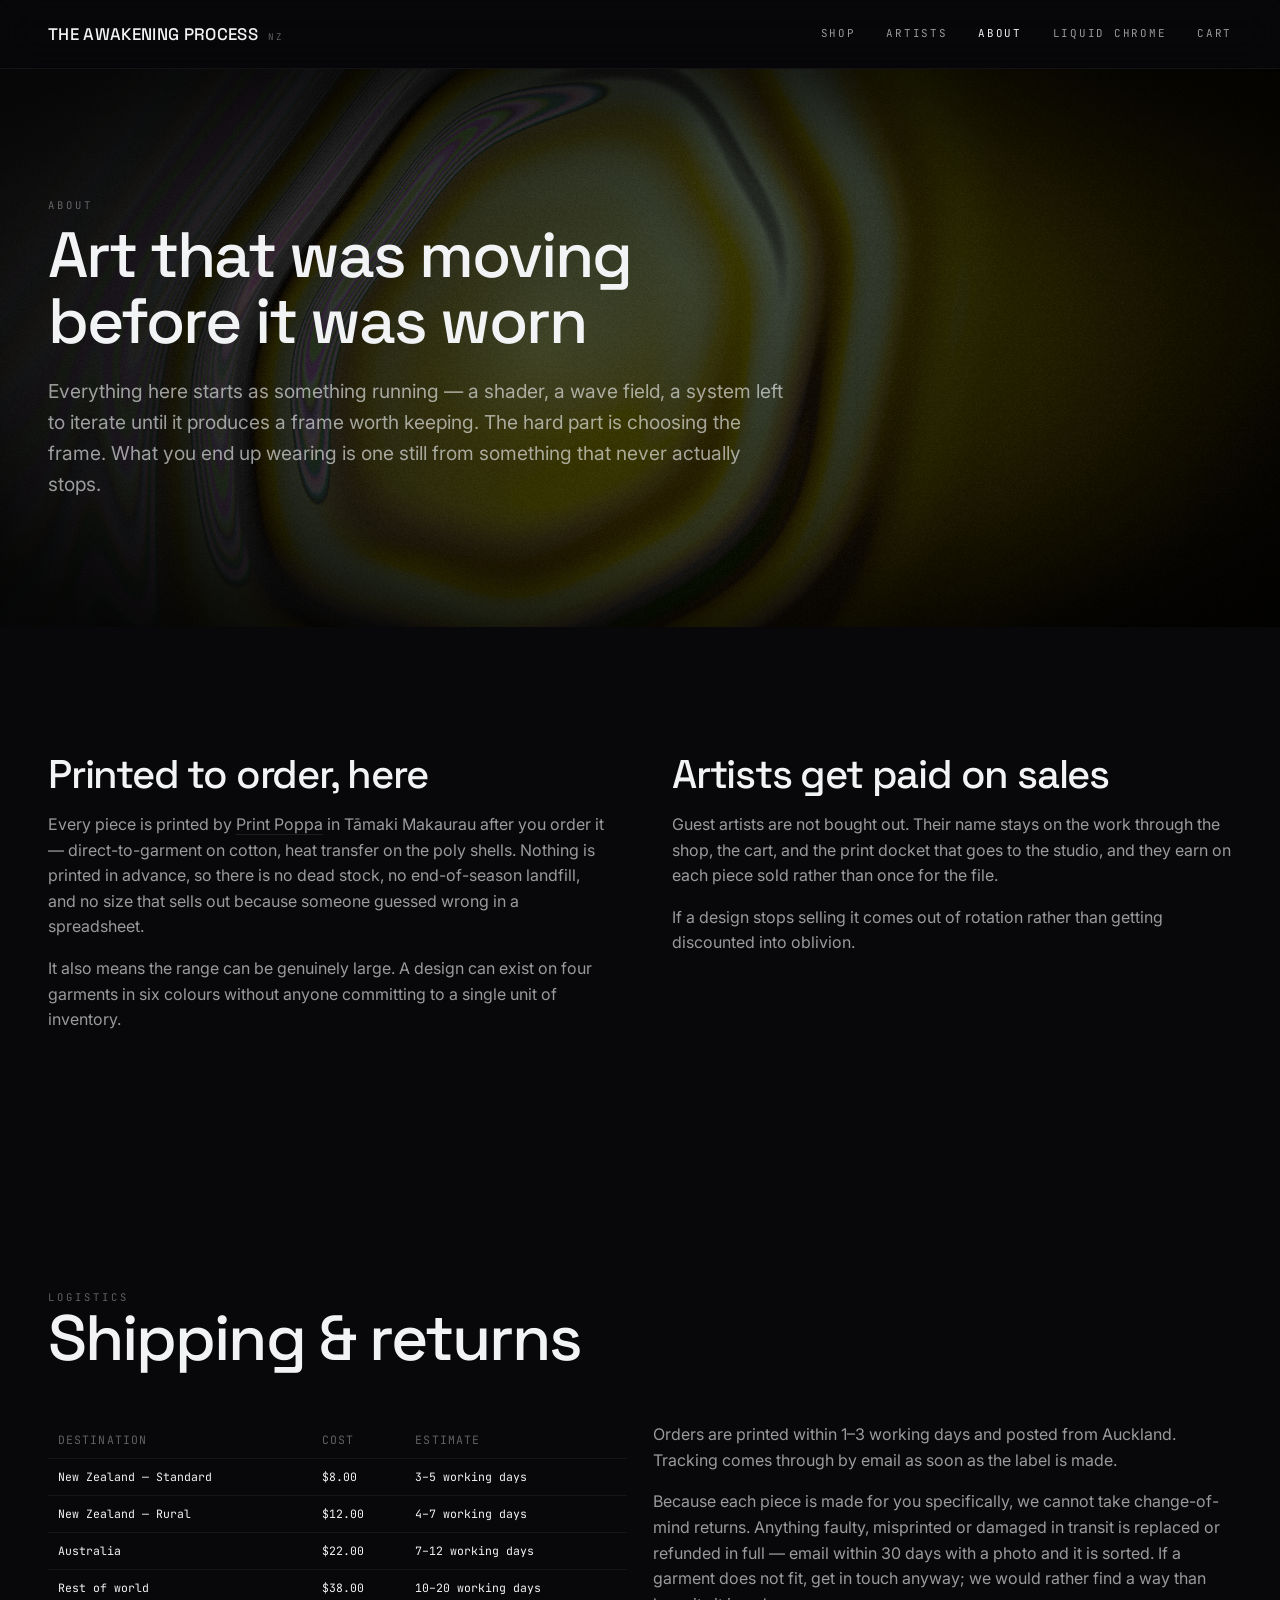
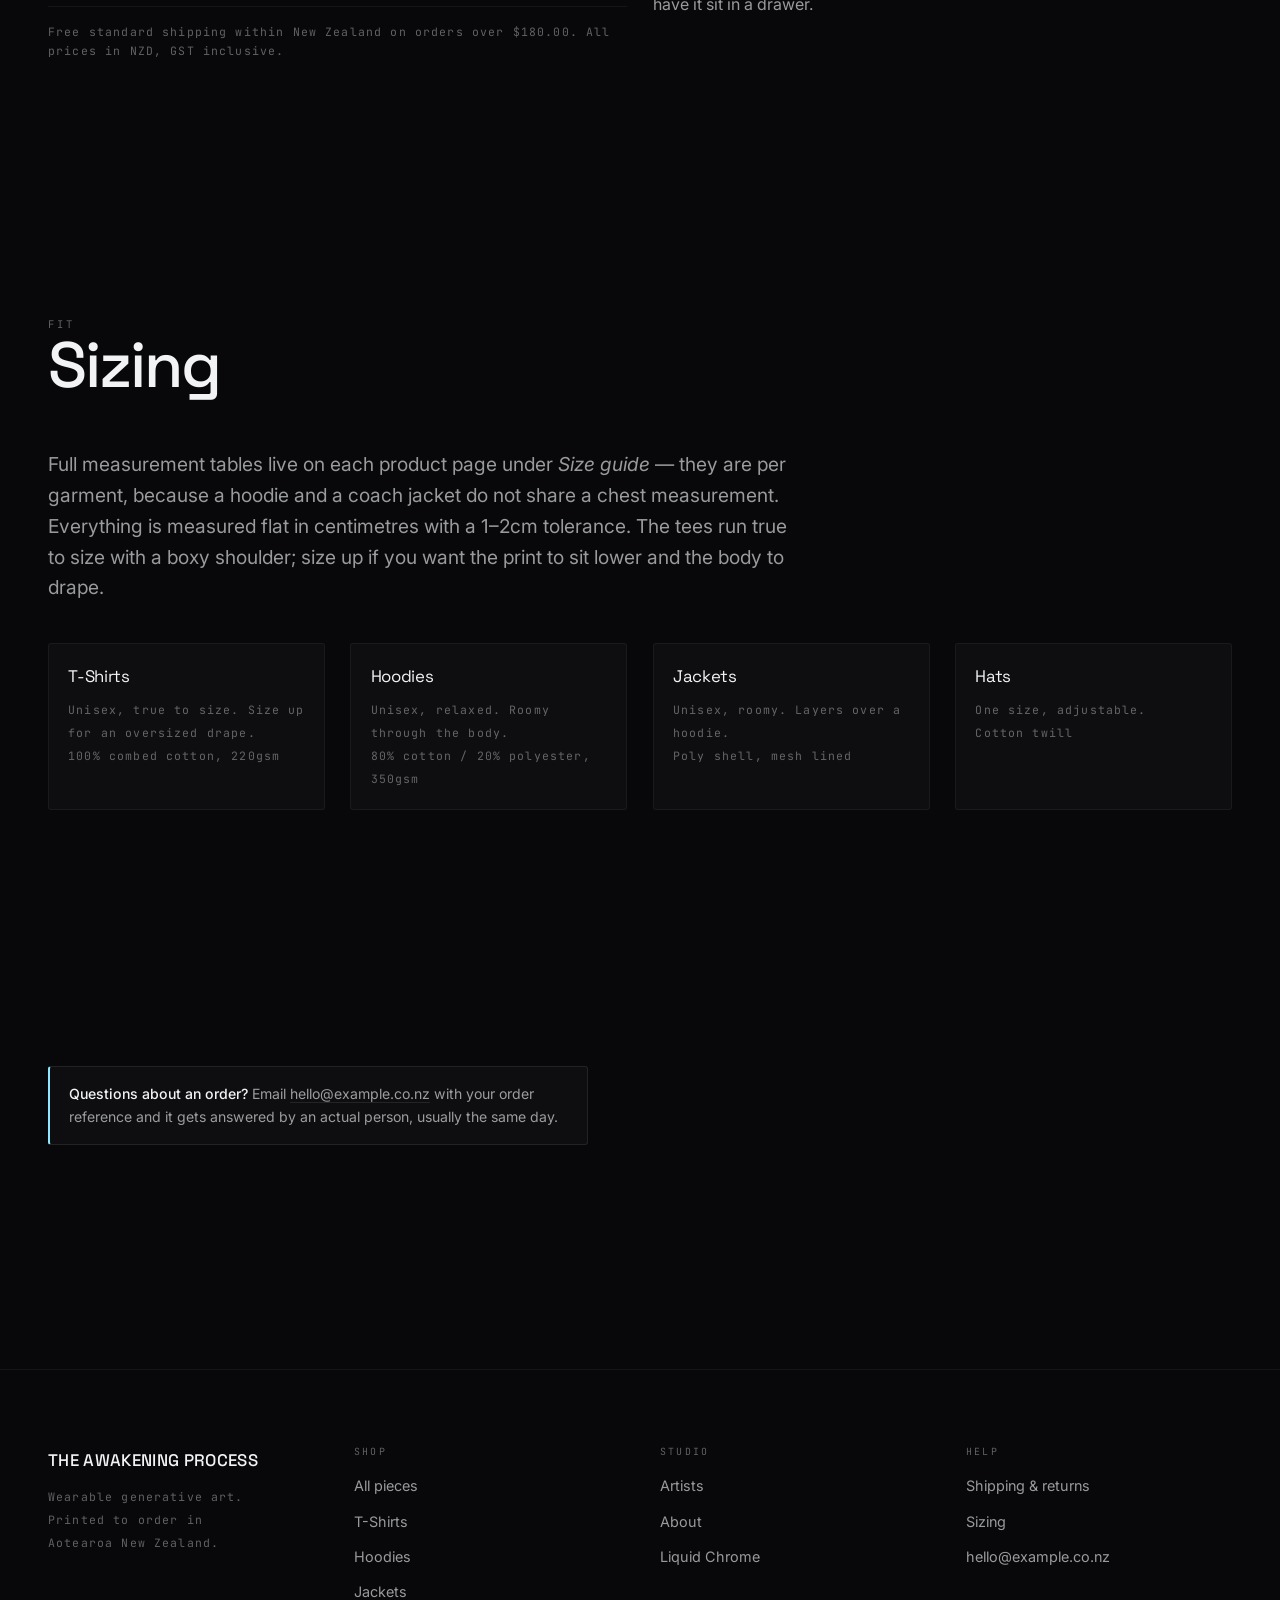
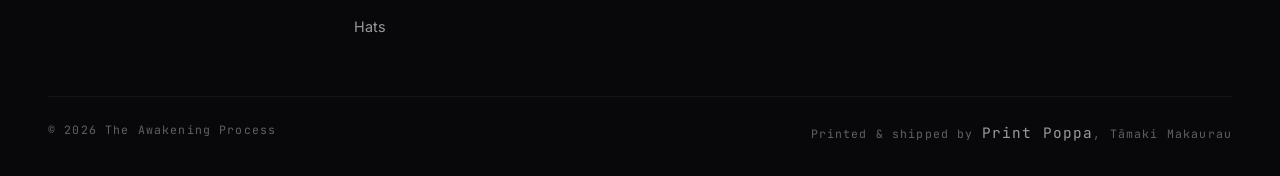
==== about.html @ 751644da "Build print-on-demand storefront around the Liquid Chrome artwork Adds a full static storefront for " ====
<!doctype html>
<html lang="en-NZ">
<head>
<meta charset="utf-8">
<meta name="viewport" content="width=device-width, initial-scale=1">
<title>About — The Awakening Process</title>
<meta name="description" content="How the studio works: printed to order in Tāmaki Makaurau by Print Poppa, shipped New Zealand wide, artists paid per sale.">
<link rel="preconnect" href="https://fonts.googleapis.com">
<link rel="preconnect" href="https://fonts.gstatic.com" crossorigin>
<link href="https://fonts.googleapis.com/css2?family=Space+Grotesk:wght@400;500;600&family=Inter:wght@300;400;500&family=JetBrains+Mono:wght@400;500&display=swap" rel="stylesheet">
<link rel="stylesheet" href="assets/css/site.css">
</head>
<body data-page="about" data-base="">

<header data-site-header></header>

<main>

  <section class="section" data-liquid-chrome="quiet">
    <div class="wrap">
      <p class="eyebrow">About</p>
      <h1 class="h1" style="margin:.6rem 0 1.4rem;max-width:16ch">Art that was moving before it was worn</h1>
      <p class="lede">Everything here starts as something running — a shader, a wave field, a system
        left to iterate until it produces a frame worth keeping. The hard part is choosing the frame.
        What you end up wearing is one still from something that never actually stops.</p>
    </div>
  </section>

  <section class="section wrap">
    <div class="grid grid--2" style="gap:clamp(2rem,5vw,4rem)">
      <div data-reveal>
        <h2 class="h2">Printed to order, here</h2>
        <p class="lede" style="font-size:1rem;margin-top:1rem">Every piece is printed by
          <a href="https://www.printpoppa.co.nz/" target="_blank" rel="noopener"
             style="border-bottom:1px solid var(--line)">Print Poppa</a> in Tāmaki Makaurau after you
          order it — direct-to-garment on cotton, heat transfer on the poly shells. Nothing is
          printed in advance, so there is no dead stock, no end-of-season landfill, and no size that
          sells out because someone guessed wrong in a spreadsheet.</p>
        <p class="lede" style="font-size:1rem;margin-top:1rem">It also means the range can be
          genuinely large. A design can exist on four garments in six colours without anyone
          committing to a single unit of inventory.</p>
      </div>
      <div data-reveal>
        <h2 class="h2">Artists get paid on sales</h2>
        <p class="lede" style="font-size:1rem;margin-top:1rem">Guest artists are not bought out. Their
          name stays on the work through the shop, the cart, and the print docket that goes to the
          studio, and they earn on each piece sold rather than once for the file.</p>
        <p class="lede" style="font-size:1rem;margin-top:1rem">If a design stops selling it comes out
          of rotation rather than getting discounted into oblivion.</p>
      </div>
    </div>
  </section>

  <section class="section wrap" id="shipping">
    <div class="section-head" data-reveal>
      <div><p class="eyebrow">Logistics</p><h2 class="h1">Shipping &amp; returns</h2></div>
    </div>
    <div class="grid grid--2">
      <div data-reveal>
        <table class="size-table" data-shipping-table>
          <thead><tr><th>Destination</th><th>Cost</th><th>Estimate</th></tr></thead>
          <tbody><tr><td colspan="3">Loading&hellip;</td></tr></tbody>
        </table>
        <p class="meta" style="margin-top:1rem" data-free-note></p>
      </div>
      <div data-reveal>
        <p class="lede" style="font-size:1rem">Orders are printed within 1&ndash;3 working days and
          posted from Auckland. Tracking comes through by email as soon as the label is made.</p>
        <p class="lede" style="font-size:1rem;margin-top:1rem">Because each piece is made for you
          specifically, we cannot take change-of-mind returns. Anything faulty, misprinted or
          damaged in transit is replaced or refunded in full — email within 30 days with a photo and
          it is sorted. If a garment does not fit, get in touch anyway; we would rather find a way
          than have it sit in a drawer.</p>
      </div>
    </div>
  </section>

  <section class="section wrap" id="sizing">
    <div class="section-head" data-reveal>
      <div><p class="eyebrow">Fit</p><h2 class="h1">Sizing</h2></div>
    </div>
    <p class="lede" data-reveal>Full measurement tables live on each product page under
      <em>Size guide</em> — they are per garment, because a hoodie and a coach jacket do not share a
      chest measurement. Everything is measured flat in centimetres with a 1&ndash;2cm tolerance.
      The tees run true to size with a boxy shoulder; size up if you want the print to sit lower and
      the body to drape.</p>
    <div class="grid grid--4" style="margin-top:2.5rem" data-fit-grid></div>
  </section>

  <section class="section wrap">
    <div class="notice" style="max-width:60ch">
      <strong>Questions about an order?</strong> Email
      <a href="mailto:hello@example.co.nz" style="border-bottom:1px solid var(--line)">hello@example.co.nz</a>
      with your order reference and it gets answered by an actual person, usually the same day.
    </div>
  </section>

</main>

<footer data-site-footer></footer>

<script src="assets/js/liquid-chrome-shader.js"></script>
<script src="assets/js/config.js"></script>
<script src="assets/js/store.js"></script>
<script src="assets/js/liquid-chrome-bg.js"></script>
<script src="assets/js/page-about.js"></script>
</body>
</html>
---- assets/css/site.css ----
/* ==========================================================================
   The Awakening Process — design system
   Dark, chrome, gallery-first. The artwork is the only saturated colour on
   the page; everything structural is a grey or a hairline.
   ========================================================================== */

/* --- Tokens ------------------------------------------------------------- */
:root {
  /* Surfaces, darkest to lightest */
  --void:      #000000;
  --bg:        #08080a;
  --bg-raised: #0e0e11;
  --bg-panel:  #131317;
  --line:      rgba(255, 255, 255, 0.09);
  --line-soft: rgba(255, 255, 255, 0.05);
  --line-hard: rgba(255, 255, 255, 0.2);

  /* Ink */
  --ink:       #f2f3f5;
  --ink-dim:   rgba(242, 243, 245, 0.62);
  --ink-faint: rgba(242, 243, 245, 0.38);

  /* Chrome accents — sampled from the shader's holographic ramp */
  --chrome-1: #8fe8ff;
  --chrome-2: #b9a6ff;
  --chrome-3: #ff9ecb;
  --chrome-4: #9cffd2;
  --chrome: linear-gradient(100deg, var(--chrome-1), var(--chrome-2) 38%, var(--chrome-3) 68%, var(--chrome-4));

  --ok:   #7ee0a8;
  --warn: #ffcf8b;
  --err:  #ff7a70;

  /* Type */
  --display: 'Space Grotesk', 'Helvetica Neue', Helvetica, Arial, sans-serif;
  --body:    'Inter', system-ui, -apple-system, 'Segoe UI', Roboto, sans-serif;
  --mono:    'JetBrains Mono', ui-monospace, 'SF Mono', 'Courier New', monospace;

  /* Rhythm */
  --gut: clamp(1.25rem, 4vw, 3rem);
  --max: 1420px;
  --rad: 3px;

  --ease: cubic-bezier(0.22, 0.61, 0.36, 1);
}

/* --- Reset -------------------------------------------------------------- */
*, *::before, *::after { box-sizing: border-box; margin: 0; padding: 0; }

html { -webkit-text-size-adjust: 100%; scroll-behavior: smooth; }
@media (prefers-reduced-motion: reduce) {
  html { scroll-behavior: auto; }
  *, *::before, *::after { animation-duration: 0.01ms !important; animation-iteration-count: 1 !important; transition-duration: 0.01ms !important; }
}

body {
  background: var(--bg);
  color: var(--ink);
  font-family: var(--body);
  font-size: 16px;
  line-height: 1.6;
  -webkit-font-smoothing: antialiased;
  overflow-x: hidden;
}

img, svg { display: block; max-width: 100%; }
a { color: inherit; text-decoration: none; }
button, input, select, textarea { font: inherit; color: inherit; }
:focus-visible { outline: 2px solid var(--chrome-1); outline-offset: 3px; }

/* --- Type scale --------------------------------------------------------- */
h1, h2, h3, h4 { font-family: var(--display); font-weight: 500; line-height: 1.02; letter-spacing: -0.03em; }

.display   { font-size: clamp(2.75rem, 11vw, 8.5rem); text-transform: uppercase; letter-spacing: -0.045em; }
.h1        { font-size: clamp(2rem, 5.5vw, 4rem); }
.h2        { font-size: clamp(1.5rem, 3.2vw, 2.5rem); }
.h3        { font-size: clamp(1.15rem, 2vw, 1.5rem); }

.eyebrow {
  font-family: var(--mono);
  font-size: 0.66rem;
  letter-spacing: 0.28em;
  text-transform: uppercase;
  color: var(--ink-faint);
}
.lede { font-size: clamp(1rem, 1.5vw, 1.2rem); color: var(--ink-dim); max-width: 62ch; }
.meta { font-family: var(--mono); font-size: 0.72rem; letter-spacing: 0.1em; color: var(--ink-faint); }

.chrome-text {
  background: var(--chrome);
  -webkit-background-clip: text;
  background-clip: text;
  color: transparent;
}

/* --- Layout ------------------------------------------------------------- */
.wrap { width: 100%; max-width: var(--max); margin-inline: auto; padding-inline: var(--gut); }
.section { padding-block: clamp(4rem, 10vw, 8.5rem); }
.section--tight { padding-block: clamp(2.5rem, 6vw, 4.5rem); }
.rule { height: 1px; background: var(--line-soft); border: 0; }

.section-head {
  display: flex; flex-wrap: wrap; align-items: flex-end; justify-content: space-between;
  gap: 1.5rem; margin-bottom: clamp(2rem, 4vw, 3.5rem);
}

/* --- Buttons ------------------------------------------------------------ */
.btn {
  display: inline-flex; align-items: center; justify-content: center; gap: 0.6em;
  font-family: var(--mono); font-size: 0.72rem; letter-spacing: 0.18em; text-transform: uppercase;
  padding: 1.05em 2em; border: 1px solid var(--line-hard); border-radius: var(--rad);
  background: transparent; color: var(--ink); cursor: pointer;
  transition: background 0.3s var(--ease), border-color 0.3s var(--ease), color 0.3s var(--ease), transform 0.2s var(--ease);
}
.btn:hover { background: var(--ink); color: var(--void); border-color: var(--ink); }
.btn:active { transform: translateY(1px); }
.btn[disabled] { opacity: 0.35; cursor: not-allowed; }
.btn[disabled]:hover { background: transparent; color: var(--ink); border-color: var(--line-hard); }

.btn--solid { background: var(--ink); color: var(--void); border-color: var(--ink); }
.btn--solid:hover { background: transparent; color: var(--ink); border-color: var(--ink); }
.btn--ghost { border-color: var(--line); color: var(--ink-dim); }
.btn--ghost:hover { color: var(--void); }
.btn--block { width: 100%; }
.btn--sm { padding: 0.75em 1.3em; font-size: 0.65rem; }

.link-arrow {
  font-family: var(--mono); font-size: 0.72rem; letter-spacing: 0.18em; text-transform: uppercase;
  color: var(--ink-dim); border-bottom: 1px solid var(--line); padding-bottom: 0.35em;
  transition: color 0.25s var(--ease), border-color 0.25s var(--ease);
}
.link-arrow:hover { color: var(--ink); border-color: var(--ink); }
.link-arrow::after { content: ' \2192'; }

/* --- Header ------------------------------------------------------------- */
.site-header {
  position: sticky; top: 0; z-index: 90;
  background: rgba(8, 8, 10, 0.72);
  backdrop-filter: blur(18px); -webkit-backdrop-filter: blur(18px);
  border-bottom: 1px solid var(--line-soft);
}
.site-header__inner {
  display: flex; align-items: center; justify-content: space-between; gap: 1.5rem;
  height: 68px;
}
.brand { display: flex; align-items: baseline; gap: 0.6rem; }
.brand__mark {
  font-family: var(--display); font-size: 1.05rem; font-weight: 500;
  letter-spacing: 0.02em; text-transform: uppercase;
}
.brand__sub { font-family: var(--mono); font-size: 0.58rem; letter-spacing: 0.24em; color: var(--ink-faint); text-transform: uppercase; }

.nav { display: flex; align-items: center; gap: clamp(1rem, 2.4vw, 2.2rem); }
.nav a {
  font-family: var(--mono); font-size: 0.68rem; letter-spacing: 0.16em; text-transform: uppercase;
  color: var(--ink-dim); transition: color 0.25s var(--ease);
}
.nav a:hover, .nav a[aria-current='page'] { color: var(--ink); }

.cart-btn { position: relative; }
.cart-btn__count {
  position: absolute; top: -7px; right: -12px; min-width: 17px; height: 17px;
  display: grid; place-items: center; padding-inline: 4px;
  background: var(--chrome-1); color: var(--void);
  font-family: var(--mono); font-size: 0.6rem; border-radius: 99px;
}
.cart-btn__count[hidden] { display: none; }

.nav-toggle { display: none; background: none; border: 0; cursor: pointer; padding: 0.5rem; }
.nav-toggle span { display: block; width: 20px; height: 1px; background: var(--ink); margin: 5px 0; transition: transform 0.3s var(--ease), opacity 0.3s var(--ease); }

@media (max-width: 860px) {
  .nav-toggle { display: block; }
  .nav {
    position: fixed; inset: 68px 0 auto 0; flex-direction: column; align-items: flex-start;
    gap: 0; padding: var(--gut);
    background: rgba(8, 8, 10, 0.97); backdrop-filter: blur(20px);
    border-bottom: 1px solid var(--line);
    transform: translateY(-120%); transition: transform 0.4s var(--ease);
  }
  .nav[data-open='true'] { transform: translateY(0); }
  .nav a { padding-block: 1rem; font-size: 0.85rem; width: 100%; border-bottom: 1px solid var(--line-soft); }
  .nav .cart-btn { border-bottom: 0; }
}

/* --- Liquid Chrome canvas host ------------------------------------------ */
[data-liquid-chrome] {
  position: relative;
  background: radial-gradient(120% 90% at 50% 30%, #1b2233 0%, #0b0c11 55%, #050506 100%);
  isolation: isolate;
}
.lc-canvas { position: absolute; inset: 0; width: 100%; height: 100%; z-index: 0; }
[data-liquid-chrome] > *:not(.lc-canvas) { position: relative; z-index: 1; }

/* --- Hero --------------------------------------------------------------- */
.hero { min-height: 92vh; min-height: 92svh; display: flex; align-items: flex-end; overflow: hidden; }
/* Two scrims: one pulls the hero down into the page, one darkens the side the
   copy sits on so the shader never wins against the type. */
.hero::after {
  content: ''; position: absolute; inset: 0; z-index: 0; pointer-events: none;
  background:
    linear-gradient(100deg, rgba(5,5,6,0.94) 0%, rgba(5,5,6,0.78) 30%, rgba(5,5,6,0.12) 62%, rgba(5,5,6,0.4) 100%),
    linear-gradient(180deg, rgba(5,5,6,0.6) 0%, rgba(5,5,6,0) 28%, rgba(5,5,6,0.4) 64%, var(--bg) 100%);
}
.hero__inner { width: 100%; padding-bottom: clamp(3rem, 8vw, 6rem); }
.hero__title { margin-block: 0.6rem 1.4rem; }
.hero__actions { display: flex; flex-wrap: wrap; gap: 0.85rem; margin-top: 2.2rem; }
.hero__scroll {
  position: absolute; bottom: 1.4rem; right: var(--gut); z-index: 2;
  writing-mode: vertical-rl; font-family: var(--mono); font-size: 0.6rem;
  letter-spacing: 0.3em; text-transform: uppercase; color: var(--ink-faint);
}

/* --- Marquee ------------------------------------------------------------ */
.marquee { overflow: hidden; border-block: 1px solid var(--line-soft); padding-block: 1rem; }
.marquee__track { display: flex; gap: 3rem; width: max-content; animation: slide 42s linear infinite; }
.marquee span { font-family: var(--mono); font-size: 0.7rem; letter-spacing: 0.24em; text-transform: uppercase; color: var(--ink-faint); white-space: nowrap; }
@keyframes slide { to { transform: translateX(-50%); } }
@media (prefers-reduced-motion: reduce) { .marquee__track { animation: none; } }

/* --- Cards -------------------------------------------------------------- */
.grid { display: grid; gap: clamp(1rem, 2vw, 1.6rem); }
.grid--3 { grid-template-columns: repeat(auto-fill, minmax(min(100%, 320px), 1fr)); }
.grid--4 { grid-template-columns: repeat(auto-fill, minmax(min(100%, 250px), 1fr)); }
.grid--2 { grid-template-columns: repeat(auto-fit, minmax(min(100%, 380px), 1fr)); }

.card { display: block; background: var(--bg-raised); border: 1px solid var(--line-soft); border-radius: var(--rad); overflow: hidden; transition: border-color 0.35s var(--ease), transform 0.35s var(--ease); }
.card:hover { border-color: var(--line-hard); transform: translateY(-3px); }
.card__media { position: relative; aspect-ratio: 4 / 5; overflow: hidden; background: var(--bg-panel); }
.card__media svg, .card__media img { width: 100%; height: 100%; object-fit: contain; transition: transform 0.6s var(--ease); }
.card:hover .card__media svg, .card:hover .card__media img { transform: scale(1.035); }
.card__body { padding: 1.1rem 1.15rem 1.3rem; display: flex; flex-direction: column; gap: 0.35rem; }
.card__title { font-family: var(--display); font-size: 1.05rem; letter-spacing: -0.02em; }
.card__row { display: flex; align-items: baseline; justify-content: space-between; gap: 1rem; }
.card__price { font-family: var(--mono); font-size: 0.8rem; }
.card__swatches { display: flex; gap: 5px; margin-top: 0.5rem; }
.card__swatch { width: 11px; height: 11px; border-radius: 50%; border: 1px solid var(--line-hard); }

.tag {
  display: inline-block; font-family: var(--mono); font-size: 0.58rem; letter-spacing: 0.18em;
  text-transform: uppercase; padding: 0.35em 0.7em; border: 1px solid var(--line);
  border-radius: 99px; color: var(--ink-faint);
}
.tag--live { color: var(--chrome-1); border-color: rgba(143, 232, 255, 0.35); }

/* --- Filter bar --------------------------------------------------------- */
.filters { display: flex; flex-wrap: wrap; gap: 0.5rem; align-items: center; }
.chip {
  font-family: var(--mono); font-size: 0.65rem; letter-spacing: 0.14em; text-transform: uppercase;
  padding: 0.6em 1.1em; border: 1px solid var(--line); border-radius: 99px;
  background: transparent; color: var(--ink-dim); cursor: pointer;
  transition: all 0.25s var(--ease);
}
.chip:hover { border-color: var(--line-hard); color: var(--ink); }
.chip[aria-pressed='true'] { background: var(--ink); color: var(--void); border-color: var(--ink); }

/* --- Product page ------------------------------------------------------- */
.product { display: grid; gap: clamp(2rem, 5vw, 4.5rem); align-items: start; }
@media (min-width: 960px) { .product { grid-template-columns: minmax(0, 1.15fr) minmax(340px, 0.85fr); } }

.product__stage {
  position: sticky; top: 88px;
  background: radial-gradient(85% 70% at 50% 38%, #191a20 0%, #0c0c0f 70%);
  border: 1px solid var(--line-soft); border-radius: var(--rad);
  padding: clamp(1rem, 3vw, 2.5rem);
  display: grid; place-items: center; aspect-ratio: 1 / 1;
}
@media (max-width: 959px) { .product__stage { position: static; aspect-ratio: 4 / 5; } }
.product__stage svg { width: 100%; height: 100%; }

.option { padding-block: 1.5rem; border-bottom: 1px solid var(--line-soft); }
.option__head { display: flex; align-items: baseline; justify-content: space-between; gap: 1rem; margin-bottom: 0.9rem; }
.option__value { font-family: var(--mono); font-size: 0.7rem; color: var(--ink-dim); }

.swatches { display: flex; flex-wrap: wrap; gap: 0.6rem; }
.swatch {
  width: 34px; height: 34px; border-radius: 50%; cursor: pointer; padding: 0; position: relative;
  border: 1px solid var(--line-hard); background: var(--c);
  transition: transform 0.2s var(--ease), box-shadow 0.2s var(--ease);
}
.swatch:hover { transform: scale(1.08); }
.swatch[aria-pressed='true'] { box-shadow: 0 0 0 2px var(--bg), 0 0 0 3px var(--ink); }

.sizes { display: flex; flex-wrap: wrap; gap: 0.5rem; }
.size {
  min-width: 52px; padding: 0.7em 0.9em; cursor: pointer;
  font-family: var(--mono); font-size: 0.7rem; letter-spacing: 0.08em;
  background: transparent; color: var(--ink-dim);
  border: 1px solid var(--line); border-radius: var(--rad);
  transition: all 0.2s var(--ease);
}
.size:hover { border-color: var(--line-hard); color: var(--ink); }
.size[aria-pressed='true'] { background: var(--ink); color: var(--void); border-color: var(--ink); }

.garment-picker { display: grid; grid-template-columns: repeat(auto-fit, minmax(120px, 1fr)); gap: 0.5rem; }
.garment-opt {
  text-align: left; padding: 0.85rem 0.95rem; cursor: pointer;
  background: transparent; border: 1px solid var(--line); border-radius: var(--rad);
  transition: all 0.25s var(--ease);
}
.garment-opt:hover { border-color: var(--line-hard); }
.garment-opt[aria-pressed='true'] { border-color: var(--ink); background: var(--bg-panel); }
.garment-opt strong { display: block; font-family: var(--display); font-size: 0.92rem; font-weight: 500; }
.garment-opt span { font-family: var(--mono); font-size: 0.66rem; color: var(--ink-faint); }

.qty { display: inline-flex; align-items: center; border: 1px solid var(--line); border-radius: var(--rad); }
.qty button { width: 38px; height: 38px; background: none; border: 0; cursor: pointer; color: var(--ink-dim); font-size: 1rem; }
.qty button:hover { color: var(--ink); }
.qty output { min-width: 38px; text-align: center; font-family: var(--mono); font-size: 0.8rem; }

/* --- Details / size guide ----------------------------------------------- */
details.spec { border-bottom: 1px solid var(--line-soft); }
details.spec summary {
  list-style: none; cursor: pointer; padding-block: 1.15rem;
  display: flex; justify-content: space-between; align-items: center;
  font-family: var(--mono); font-size: 0.7rem; letter-spacing: 0.16em; text-transform: uppercase; color: var(--ink-dim);
}
details.spec summary::-webkit-details-marker { display: none; }
details.spec summary::after { content: '+'; font-size: 1rem; }
details.spec[open] summary::after { content: '\2212'; }
details.spec .spec__body { padding-bottom: 1.4rem; color: var(--ink-dim); font-size: 0.92rem; }

table.size-table { width: 100%; border-collapse: collapse; font-family: var(--mono); font-size: 0.72rem; }
table.size-table th, table.size-table td { text-align: left; padding: 0.55rem 0.6rem; border-bottom: 1px solid var(--line-soft); }
table.size-table th { color: var(--ink-faint); font-weight: 400; letter-spacing: 0.1em; text-transform: uppercase; }

/* --- Forms -------------------------------------------------------------- */
.field { display: flex; flex-direction: column; gap: 0.45rem; margin-bottom: 1.1rem; }
.field label { font-family: var(--mono); font-size: 0.64rem; letter-spacing: 0.16em; text-transform: uppercase; color: var(--ink-faint); }
.field input, .field select, .field textarea {
  background: var(--bg-panel); border: 1px solid var(--line); border-radius: var(--rad);
  padding: 0.85rem 0.95rem; font-size: 0.95rem;
  transition: border-color 0.25s var(--ease);
}
.field input:focus, .field select:focus, .field textarea:focus { border-color: var(--line-hard); outline: none; }
.field input::placeholder, .field textarea::placeholder { color: var(--ink-faint); }
.field--error input, .field--error select { border-color: var(--err); }
.field__error { font-family: var(--mono); font-size: 0.64rem; color: var(--err); }
.field-row { display: grid; gap: 0 1rem; grid-template-columns: repeat(auto-fit, minmax(180px, 1fr)); }

/* --- Cart --------------------------------------------------------------- */
.cart-layout { display: grid; gap: clamp(2rem, 4vw, 3.5rem); align-items: start; }
@media (min-width: 900px) { .cart-layout { grid-template-columns: minmax(0, 1.5fr) minmax(300px, 0.85fr); } }

.line-item { display: grid; grid-template-columns: 92px 1fr auto; gap: 1.1rem; padding-block: 1.4rem; border-bottom: 1px solid var(--line-soft); align-items: start; }
.line-item__media { background: var(--bg-panel); border: 1px solid var(--line-soft); border-radius: var(--rad); aspect-ratio: 4/5; overflow: hidden; }
.line-item__media svg { width: 100%; height: 100%; }
.line-item__title { font-family: var(--display); font-size: 1rem; }
.line-item__opts { font-family: var(--mono); font-size: 0.68rem; color: var(--ink-faint); line-height: 1.9; }
.line-item__remove { background: none; border: 0; cursor: pointer; font-family: var(--mono); font-size: 0.62rem; letter-spacing: 0.14em; text-transform: uppercase; color: var(--ink-faint); padding: 0; }
.line-item__remove:hover { color: var(--err); }
@media (max-width: 560px) { .line-item { grid-template-columns: 68px 1fr; } .line-item__price { grid-column: 2; } }

.summary { background: var(--bg-raised); border: 1px solid var(--line-soft); border-radius: var(--rad); padding: clamp(1.3rem, 3vw, 2rem); position: sticky; top: 88px; }
.summary__row { display: flex; justify-content: space-between; gap: 1rem; padding-block: 0.55rem; font-family: var(--mono); font-size: 0.78rem; color: var(--ink-dim); }
.summary__row--total { border-top: 1px solid var(--line); margin-top: 0.7rem; padding-top: 1.1rem; color: var(--ink); font-size: 1rem; }

.empty-state { text-align: center; padding-block: clamp(3rem, 10vw, 7rem); }

/* --- Notices ------------------------------------------------------------ */
.notice {
  border: 1px solid var(--line); border-left: 2px solid var(--chrome-1);
  background: var(--bg-raised); border-radius: var(--rad);
  padding: 1rem 1.2rem; font-size: 0.88rem; color: var(--ink-dim);
}
.notice strong { color: var(--ink); font-weight: 500; }
.notice--warn { border-left-color: var(--warn); }
.notice--ok { border-left-color: var(--ok); }

/* --- Toast -------------------------------------------------------------- */
.toast {
  position: fixed; z-index: 200; left: 50%; bottom: 2rem; transform: translate(-50%, 140%);
  background: var(--ink); color: var(--void); border-radius: var(--rad);
  padding: 0.9rem 1.4rem; font-family: var(--mono); font-size: 0.68rem;
  letter-spacing: 0.14em; text-transform: uppercase;
  transition: transform 0.45s var(--ease); box-shadow: 0 10px 40px rgba(0,0,0,0.6);
}
.toast[data-show='true'] { transform: translate(-50%, 0); }

/* --- Artists ------------------------------------------------------------ */
.artist { display: grid; gap: 1.5rem; padding-block: clamp(2rem, 5vw, 3.5rem); border-bottom: 1px solid var(--line-soft); }
@media (min-width: 800px) { .artist { grid-template-columns: 280px 1fr; gap: 3rem; } }
.artist__works { display: grid; grid-template-columns: repeat(auto-fill, minmax(120px, 1fr)); gap: 0.7rem; margin-top: 1.4rem; }
.artist__work { background: var(--bg-panel); border: 1px solid var(--line-soft); border-radius: var(--rad); aspect-ratio: 4/5; overflow: hidden; }
.artist__work svg, .artist__work img { width: 100%; height: 100%; object-fit: contain; }

/* --- Steps -------------------------------------------------------------- */
.steps { counter-reset: step; display: grid; gap: 1px; background: var(--line-soft); border: 1px solid var(--line-soft); border-radius: var(--rad); overflow: hidden; }
@media (min-width: 760px) { .steps { grid-template-columns: repeat(3, 1fr); } }
.step { counter-increment: step; background: var(--bg); padding: clamp(1.4rem, 3vw, 2.2rem); }
.step::before {
  content: counter(step, decimal-leading-zero);
  display: block; font-family: var(--mono); font-size: 0.66rem; letter-spacing: 0.2em;
  color: var(--chrome-1); margin-bottom: 1rem;
}
.step h3 { margin-bottom: 0.5rem; }
.step p { color: var(--ink-dim); font-size: 0.92rem; }

/* --- Footer ------------------------------------------------------------- */
.site-footer { border-top: 1px solid var(--line-soft); padding-block: clamp(3rem, 6vw, 5rem) 2rem; margin-top: clamp(3rem, 8vw, 6rem); }
.site-footer__grid { display: grid; gap: 2.5rem; grid-template-columns: repeat(auto-fit, minmax(180px, 1fr)); }
.site-footer h4 { font-family: var(--mono); font-size: 0.62rem; letter-spacing: 0.22em; text-transform: uppercase; color: var(--ink-faint); margin-bottom: 1rem; font-weight: 400; }
.site-footer ul { list-style: none; display: grid; gap: 0.6rem; }
.site-footer a { color: var(--ink-dim); font-size: 0.9rem; transition: color 0.25s var(--ease); }
.site-footer a:hover { color: var(--ink); }
.site-footer__base { display: flex; flex-wrap: wrap; justify-content: space-between; gap: 1rem; margin-top: 3.5rem; padding-top: 1.5rem; border-top: 1px solid var(--line-soft); }

/* --- Reveal on scroll --------------------------------------------------- */
[data-reveal] { opacity: 0; transform: translateY(18px); transition: opacity 0.8s var(--ease), transform 0.8s var(--ease); }
[data-reveal].is-in { opacity: 1; transform: none; }
@media (prefers-reduced-motion: reduce) { [data-reveal] { opacity: 1; transform: none; } }

.visually-hidden {
  position: absolute; width: 1px; height: 1px; padding: 0; margin: -1px;
  overflow: hidden; clip: rect(0 0 0 0); white-space: nowrap; border: 0;
}
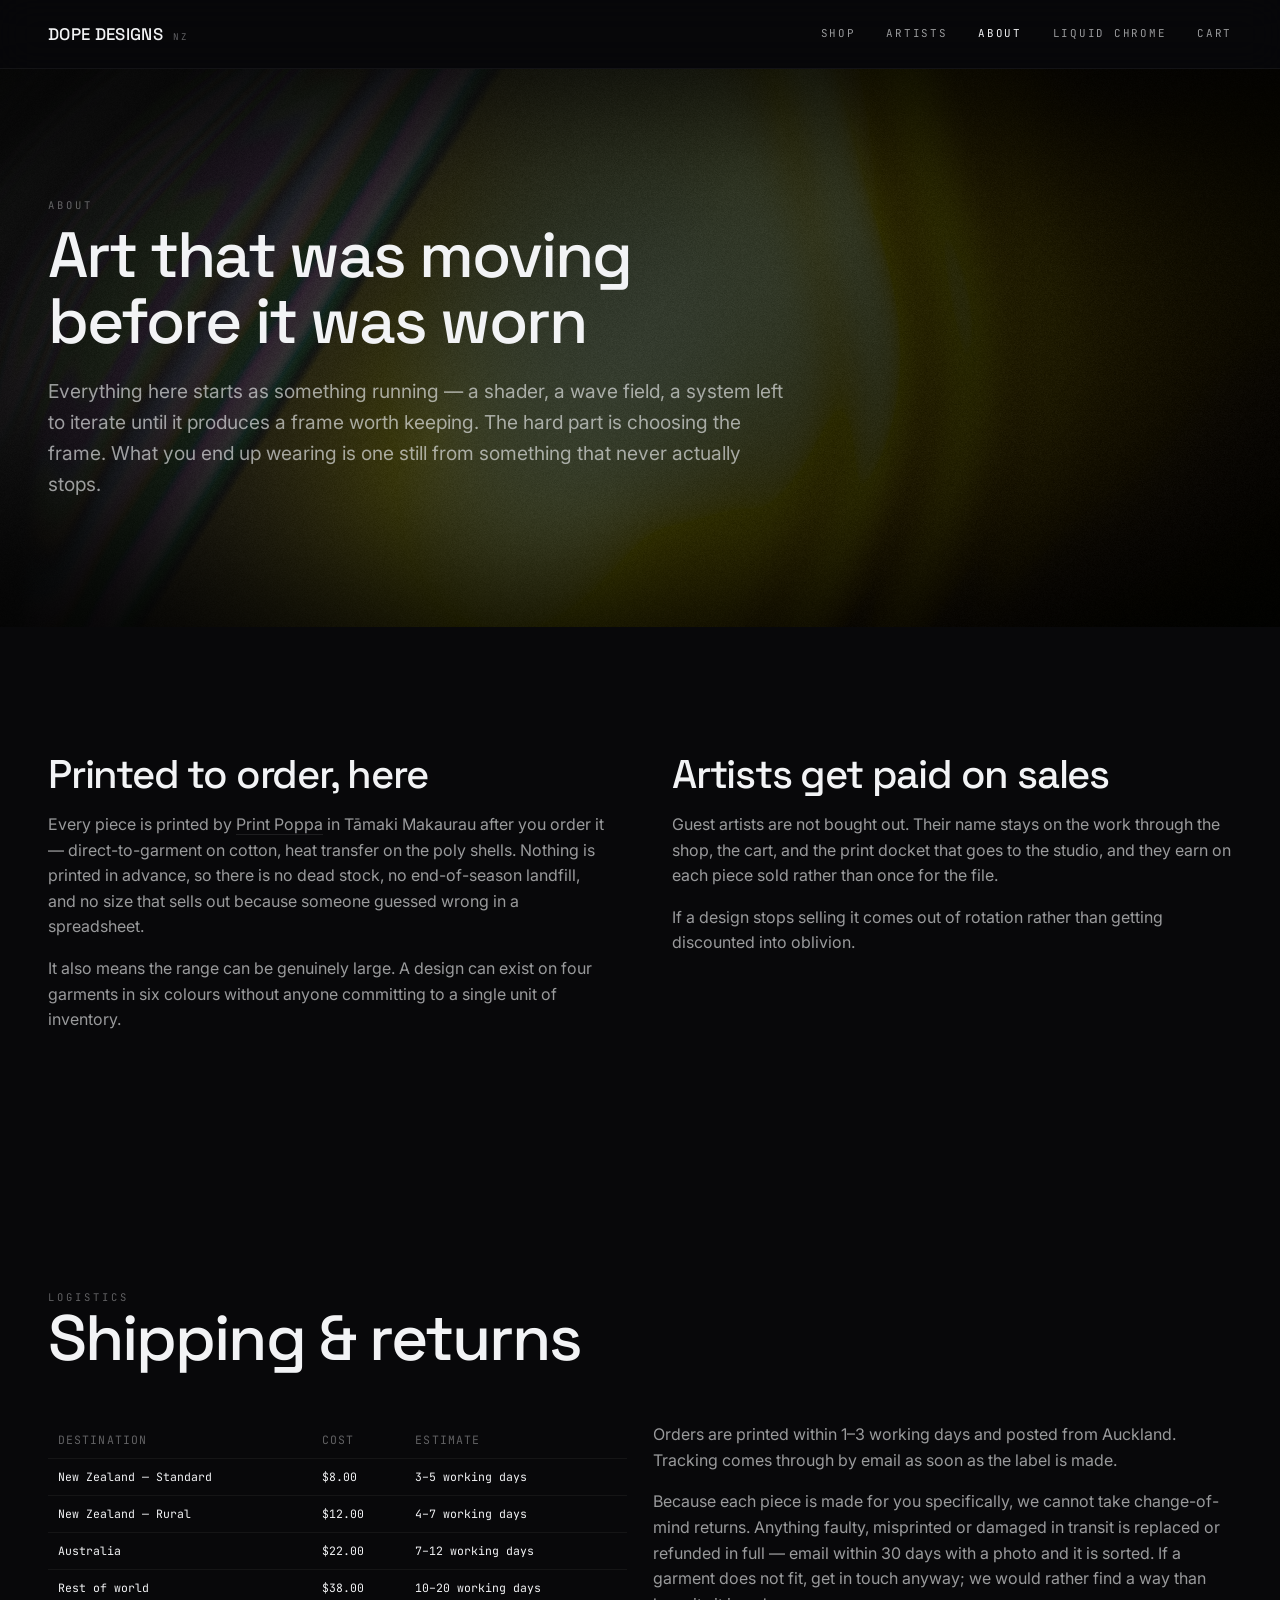
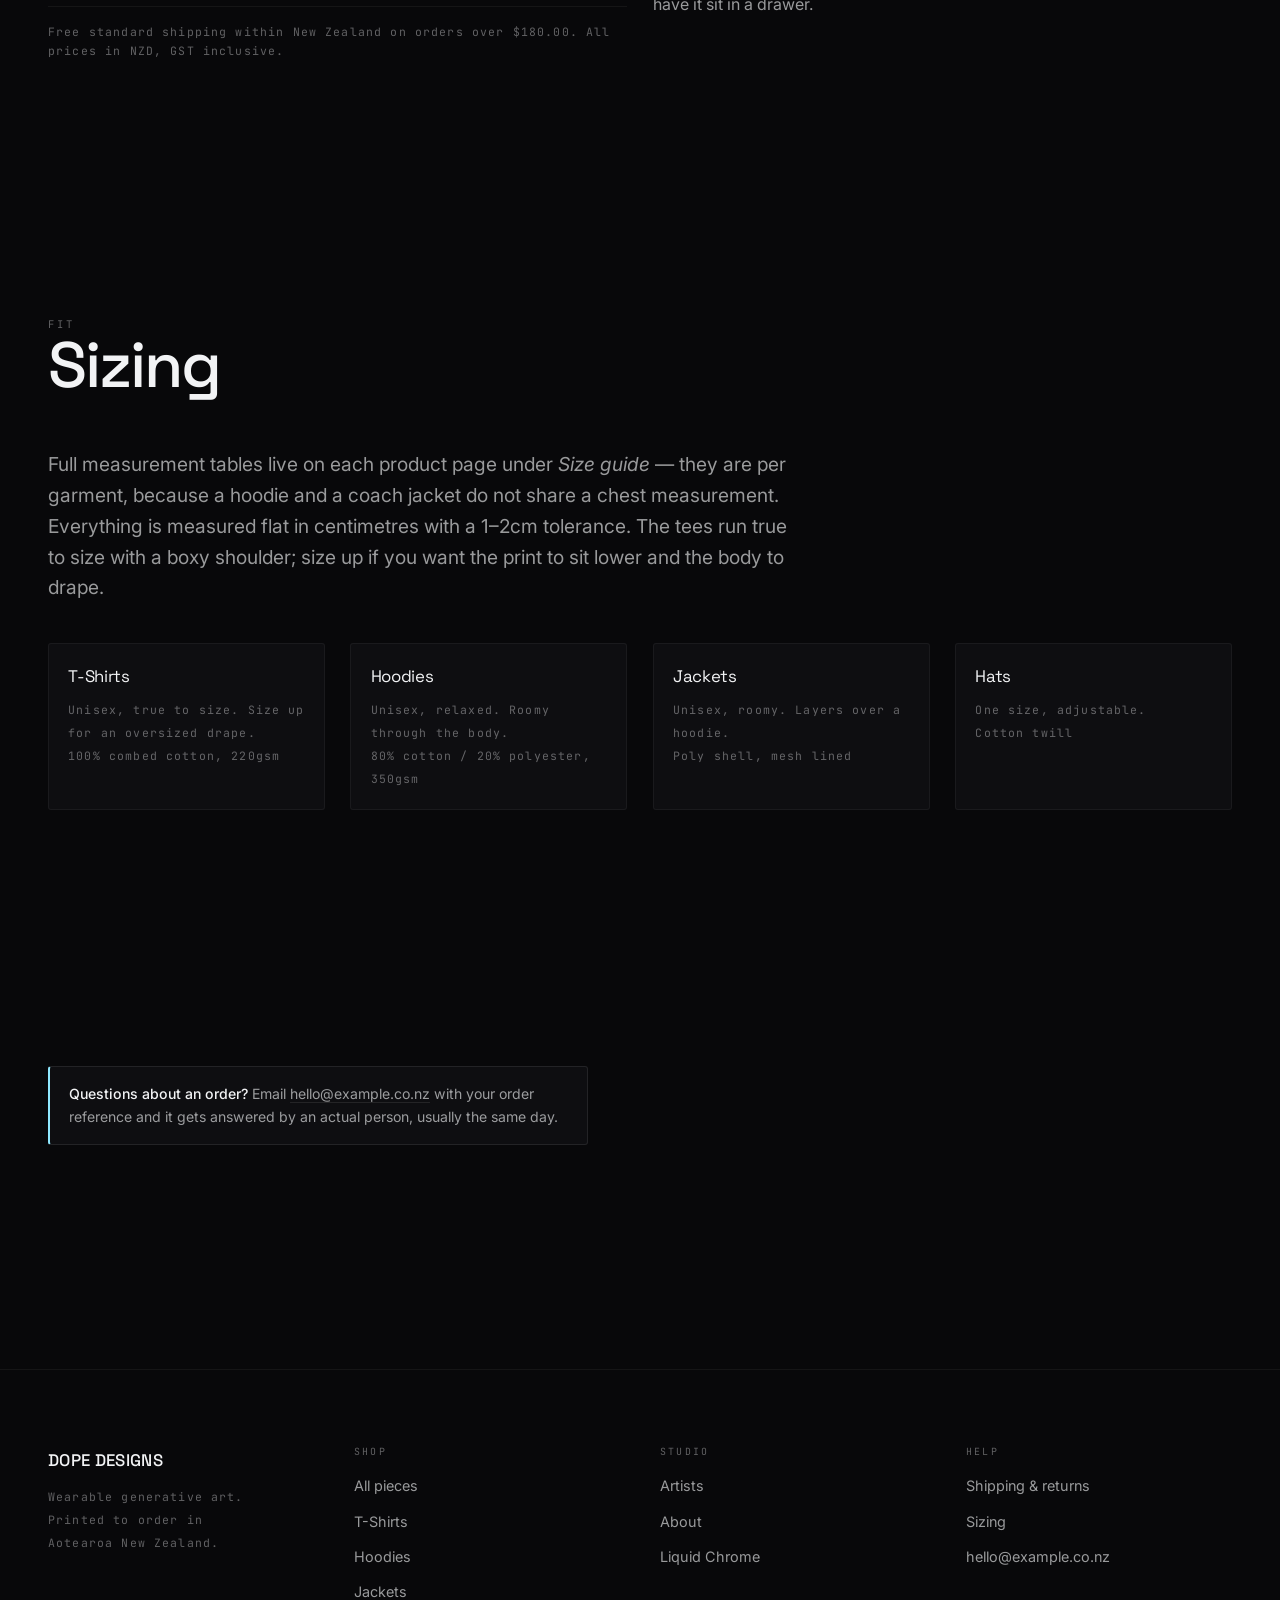
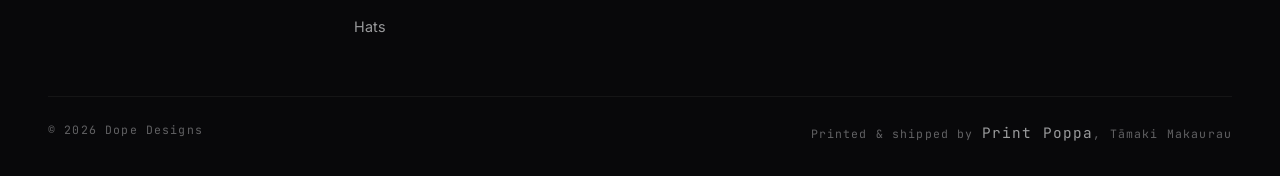
==== commit acb94691: "Rebrand storefront to Dope Designs The shop is its own brand; The Awakening Process stays as the hou" ====
--- a/about.html
+++ b/about.html
@@ -3,7 +3,7 @@
 <head>
 <meta charset="utf-8">
 <meta name="viewport" content="width=device-width, initial-scale=1">
-<title>About — The Awakening Process</title>
+<title>About — Dope Designs</title>
 <meta name="description" content="How the studio works: printed to order in Tāmaki Makaurau by Print Poppa, shipped New Zealand wide, artists paid per sale.">
 <link rel="preconnect" href="https://fonts.googleapis.com">
 <link rel="preconnect" href="https://fonts.gstatic.com" crossorigin>
--- a/assets/css/site.css
+++ b/assets/css/site.css
@@ -1,5 +1,5 @@
 /* ==========================================================================
-   The Awakening Process — design system
+   Dope Designs — design system
    Dark, chrome, gallery-first. The artwork is the only saturated colour on
    the page; everything structural is a grey or a hairline.
    ========================================================================== */
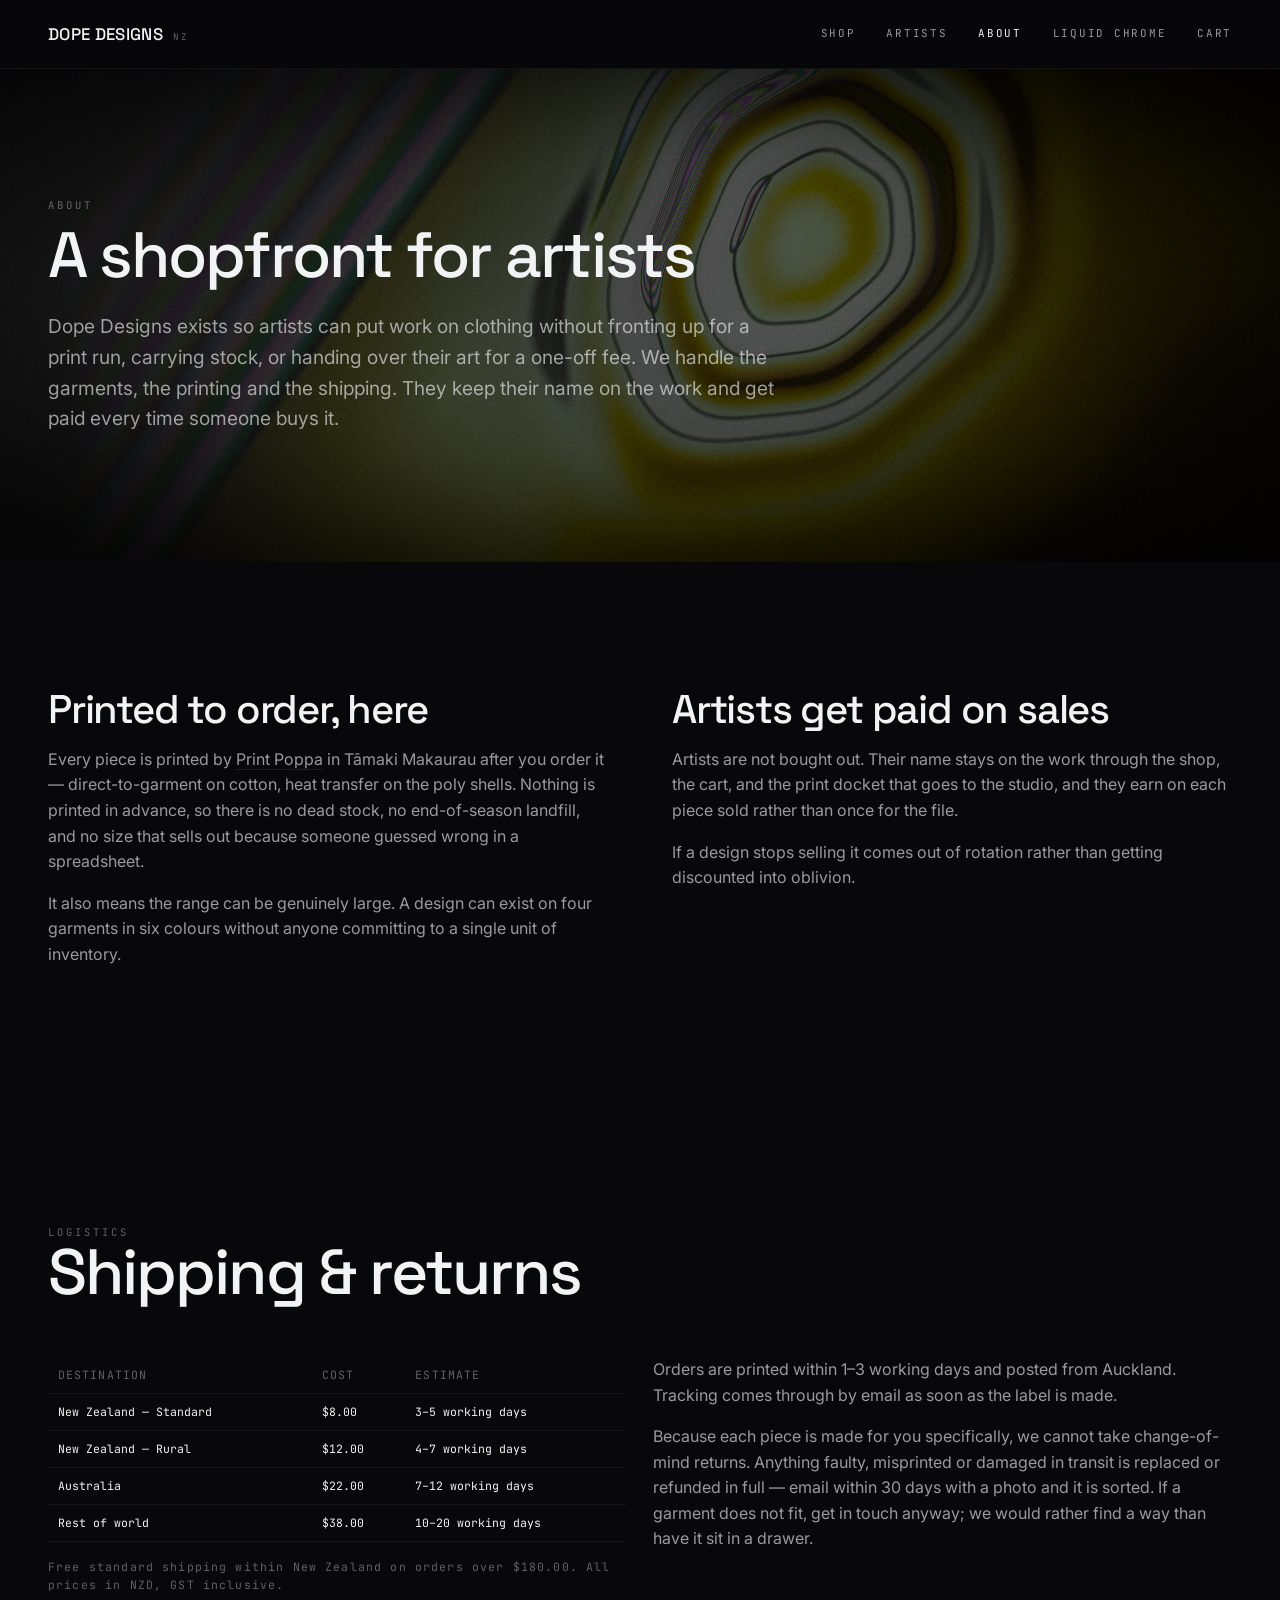
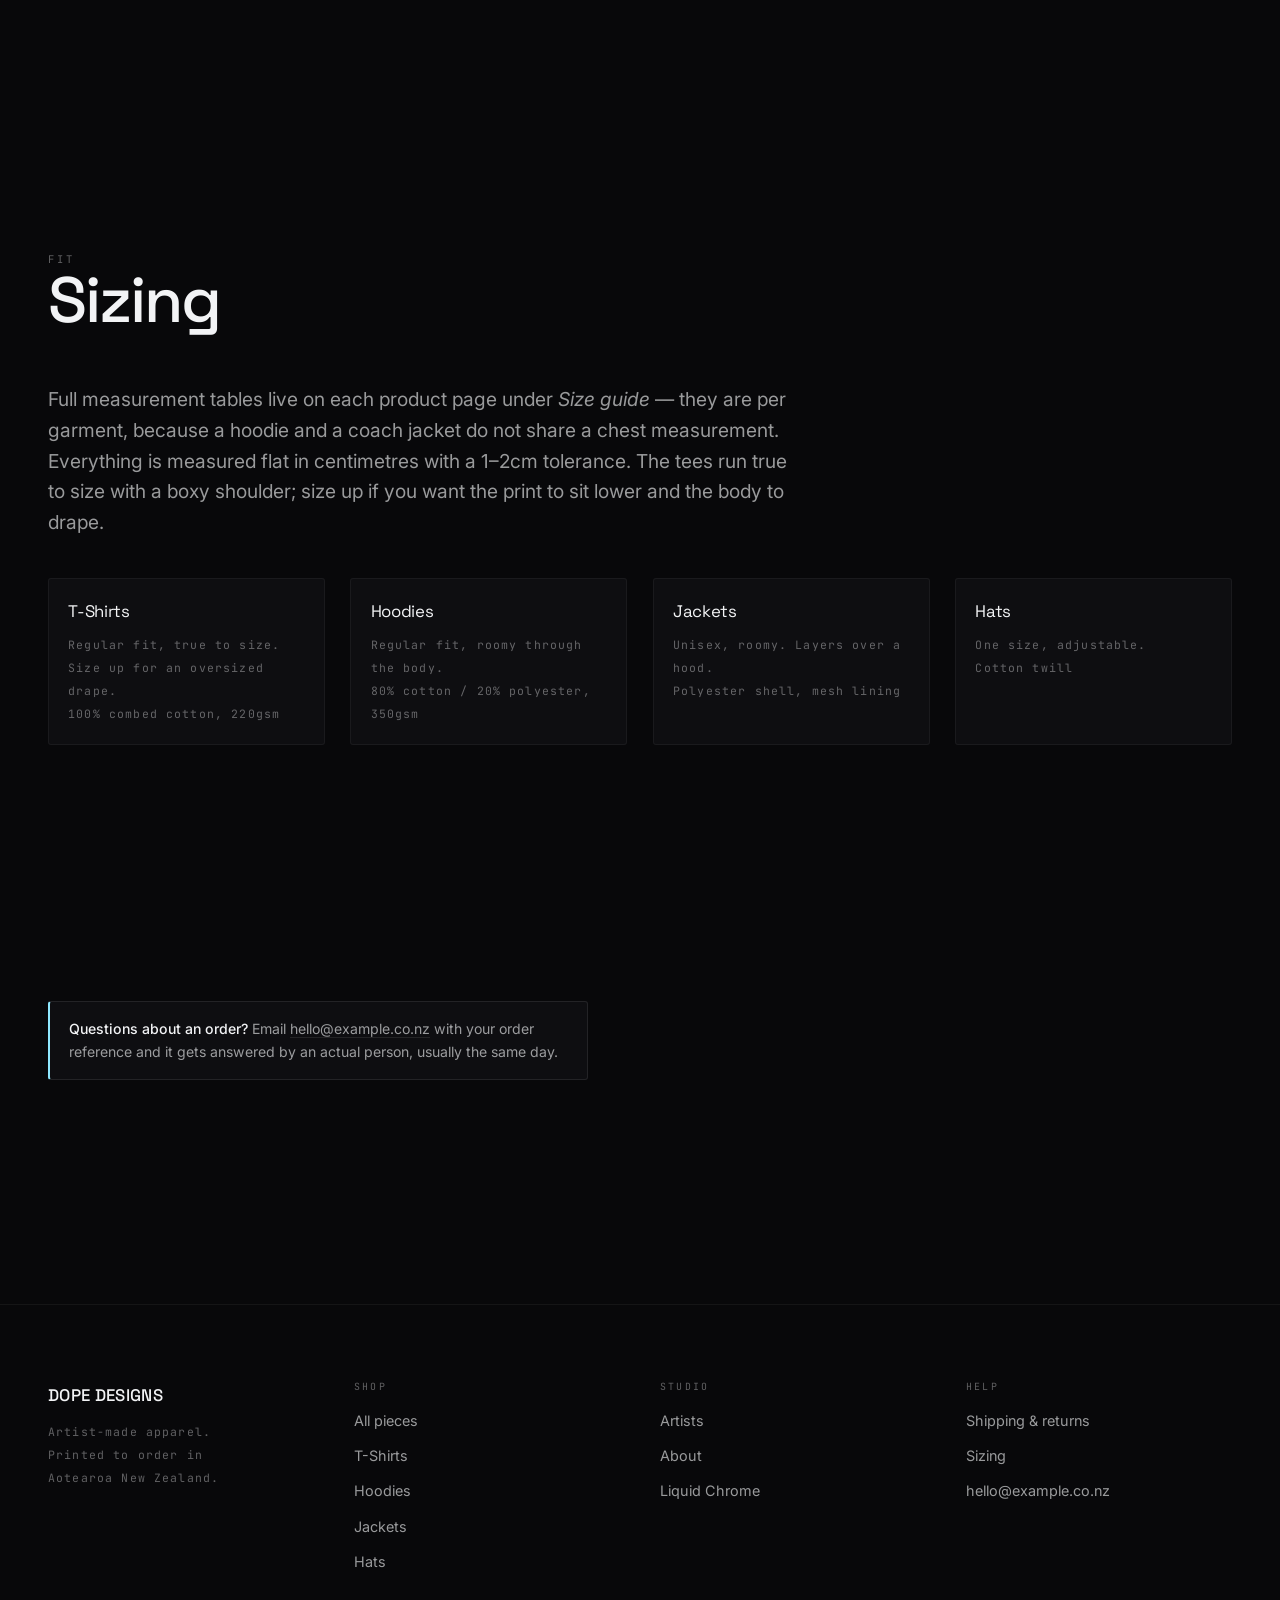
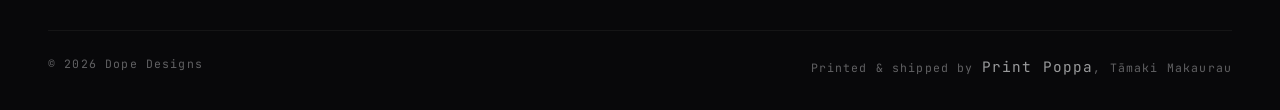
==== commit e07a0da0: "Reposition around real artists, and add named print placements Two changes ahead of the first real p" ====
--- a/about.html
+++ b/about.html
@@ -19,10 +19,11 @@
   <section class="section" data-liquid-chrome="quiet">
     <div class="wrap">
       <p class="eyebrow">About</p>
-      <h1 class="h1" style="margin:.6rem 0 1.4rem;max-width:16ch">Art that was moving before it was worn</h1>
-      <p class="lede">Everything here starts as something running — a shader, a wave field, a system
-        left to iterate until it produces a frame worth keeping. The hard part is choosing the frame.
-        What you end up wearing is one still from something that never actually stops.</p>
+      <h1 class="h1" style="margin:.6rem 0 1.4rem;max-width:16ch">A shopfront for artists</h1>
+      <p class="lede">Dope Designs exists so artists can put work on clothing without fronting up
+        for a print run, carrying stock, or handing over their art for a one-off fee. We handle the
+        garments, the printing and the shipping. They keep their name on the work and get paid every
+        time someone buys it.</p>
     </div>
   </section>
 
@@ -42,9 +43,9 @@
       </div>
       <div data-reveal>
         <h2 class="h2">Artists get paid on sales</h2>
-        <p class="lede" style="font-size:1rem;margin-top:1rem">Guest artists are not bought out. Their
-          name stays on the work through the shop, the cart, and the print docket that goes to the
-          studio, and they earn on each piece sold rather than once for the file.</p>
+        <p class="lede" style="font-size:1rem;margin-top:1rem">Artists are not bought out. Their name
+          stays on the work through the shop, the cart, and the print docket that goes to the studio,
+          and they earn on each piece sold rather than once for the file.</p>
         <p class="lede" style="font-size:1rem;margin-top:1rem">If a design stops selling it comes out
           of rotation rather than getting discounted into oblivion.</p>
       </div>
--- a/assets/css/site.css
+++ b/assets/css/site.css
@@ -226,7 +226,7 @@
 
 .card { display: block; background: var(--bg-raised); border: 1px solid var(--line-soft); border-radius: var(--rad); overflow: hidden; transition: border-color 0.35s var(--ease), transform 0.35s var(--ease); }
 .card:hover { border-color: var(--line-hard); transform: translateY(-3px); }
-.card__media { position: relative; aspect-ratio: 4 / 5; overflow: hidden; background: var(--bg-panel); }
+.card__media { position: relative; aspect-ratio: 1 / 1; overflow: hidden; background: #fff; }
 .card__media svg, .card__media img { width: 100%; height: 100%; object-fit: contain; transition: transform 0.6s var(--ease); }
 .card:hover .card__media svg, .card:hover .card__media img { transform: scale(1.035); }
 .card__body { padding: 1.1rem 1.15rem 1.3rem; display: flex; flex-direction: column; gap: 0.35rem; }
@@ -260,13 +260,13 @@
 
 .product__stage {
   position: sticky; top: 88px;
-  background: radial-gradient(85% 70% at 50% 38%, #191a20 0%, #0c0c0f 70%);
+  background: #fff;
   border: 1px solid var(--line-soft); border-radius: var(--rad);
   padding: clamp(1rem, 3vw, 2.5rem);
   display: grid; place-items: center; aspect-ratio: 1 / 1;
 }
 @media (max-width: 959px) { .product__stage { position: static; aspect-ratio: 4 / 5; } }
-.product__stage svg { width: 100%; height: 100%; }
+.product__stage img, .product__stage svg { width: 100%; height: 100%; object-fit: contain; }
 
 .option { padding-block: 1.5rem; border-bottom: 1px solid var(--line-soft); }
 .option__head { display: flex; align-items: baseline; justify-content: space-between; gap: 1rem; margin-bottom: 0.9rem; }
@@ -343,8 +343,8 @@
 @media (min-width: 900px) { .cart-layout { grid-template-columns: minmax(0, 1.5fr) minmax(300px, 0.85fr); } }
 
 .line-item { display: grid; grid-template-columns: 92px 1fr auto; gap: 1.1rem; padding-block: 1.4rem; border-bottom: 1px solid var(--line-soft); align-items: start; }
-.line-item__media { background: var(--bg-panel); border: 1px solid var(--line-soft); border-radius: var(--rad); aspect-ratio: 4/5; overflow: hidden; }
-.line-item__media svg { width: 100%; height: 100%; }
+.line-item__media { background: #fff; border: 1px solid var(--line-soft); border-radius: var(--rad); aspect-ratio: 1/1; overflow: hidden; }
+.line-item__media img, .line-item__media svg { width: 100%; height: 100%; object-fit: contain; }
 .line-item__title { font-family: var(--display); font-size: 1rem; }
 .line-item__opts { font-family: var(--mono); font-size: 0.68rem; color: var(--ink-faint); line-height: 1.9; }
 .line-item__remove { background: none; border: 0; cursor: pointer; font-family: var(--mono); font-size: 0.62rem; letter-spacing: 0.14em; text-transform: uppercase; color: var(--ink-faint); padding: 0; }
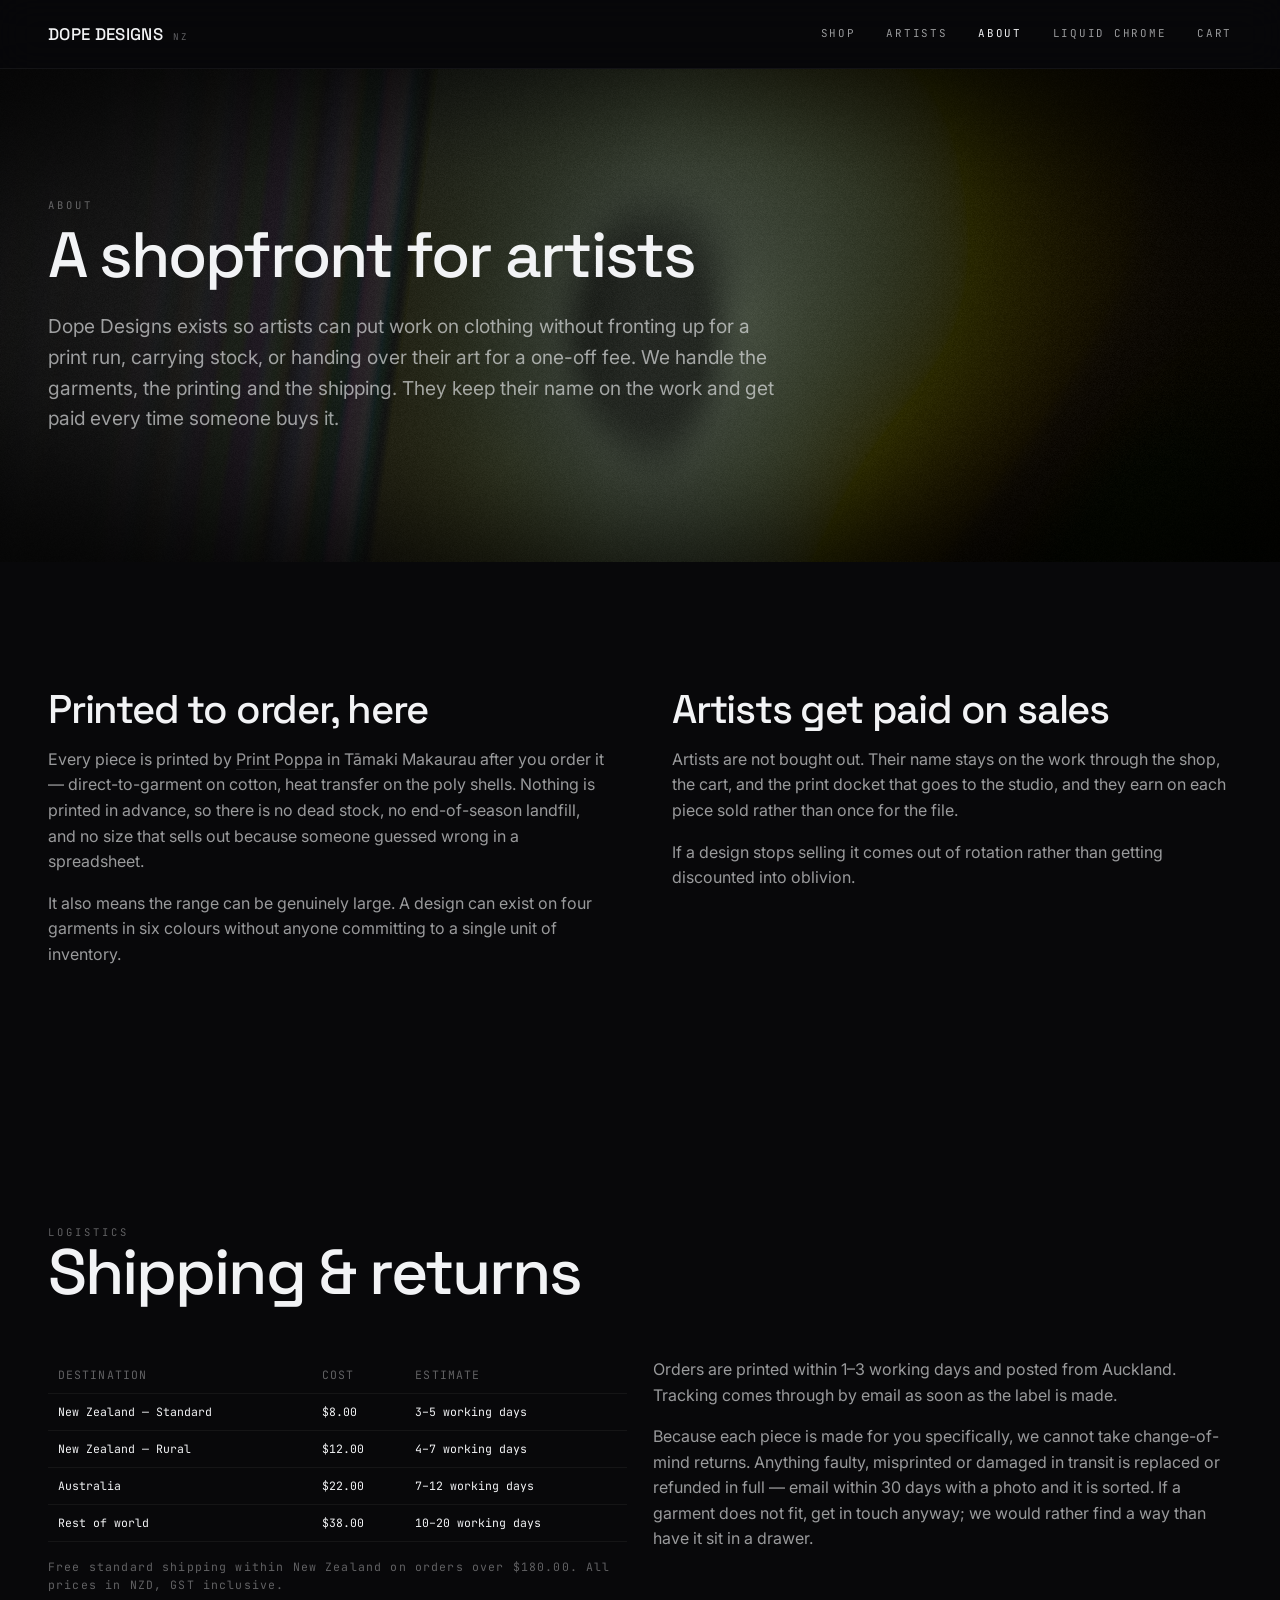
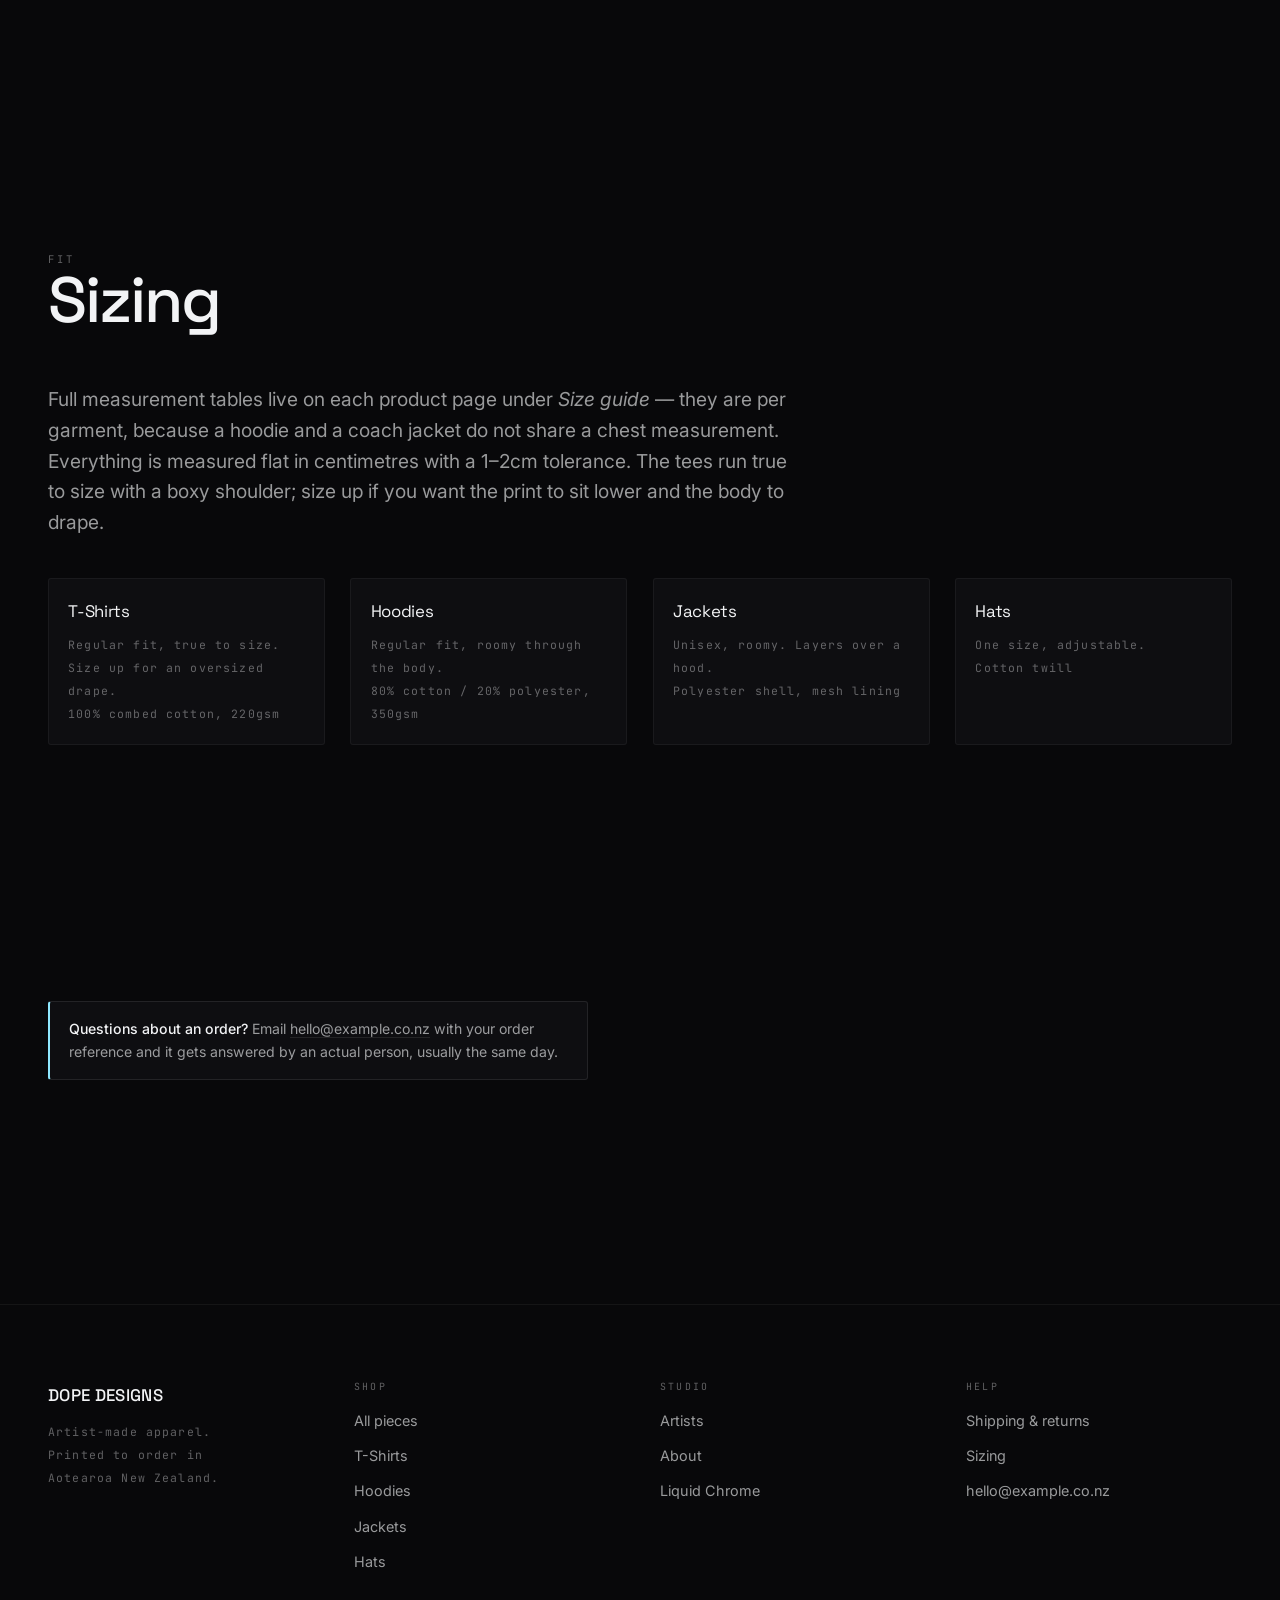
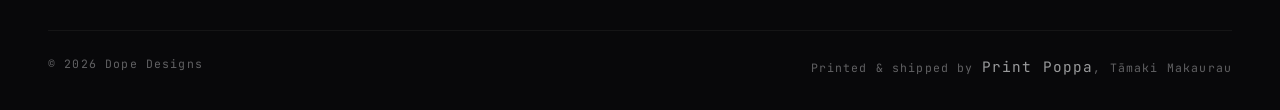
==== commit d115c7ad: "Add a tab icon, and stop the reveal animation hiding content on failure Two small robustness fixes f" ====
--- a/about.html
+++ b/about.html
@@ -8,6 +8,8 @@
 <link rel="preconnect" href="https://fonts.googleapis.com">
 <link rel="preconnect" href="https://fonts.gstatic.com" crossorigin>
 <link href="https://fonts.googleapis.com/css2?family=Space+Grotesk:wght@400;500;600&family=Inter:wght@300;400;500&family=JetBrains+Mono:wght@400;500&display=swap" rel="stylesheet">
+<link rel="icon" href="assets/favicon.svg" type="image/svg+xml">
+<script>document.documentElement.className += ' js';</script>
 <link rel="stylesheet" href="assets/css/site.css">
 </head>
 <body data-page="about" data-base="">
--- a/assets/css/site.css
+++ b/assets/css/site.css
@@ -406,9 +406,19 @@
 .site-footer__base { display: flex; flex-wrap: wrap; justify-content: space-between; gap: 1rem; margin-top: 3.5rem; padding-top: 1.5rem; border-top: 1px solid var(--line-soft); }
 
 /* --- Reveal on scroll --------------------------------------------------- */
-[data-reveal] { opacity: 0; transform: translateY(18px); transition: opacity 0.8s var(--ease), transform 0.8s var(--ease); }
-[data-reveal].is-in { opacity: 1; transform: none; }
-@media (prefers-reduced-motion: reduce) { [data-reveal] { opacity: 1; transform: none; } }
+/* The hidden state is scoped to `.js`, which the inline script in each page's
+ * head sets. Unscoped, `opacity: 0` is a trap: anything that stops `mountReveal`
+ * from running — an error earlier in store.js, IntersectionObserver throwing —
+ * leaves the markup present but permanently invisible, which looks like a blank
+ * page rather than a broken script. Scoped, that failure degrades to "no
+ * animation" instead.
+ *
+ * Note this does NOT make the site work without JavaScript: the pages are built
+ * client-side by assets/js/page-*.js, so with scripts off there is no content to
+ * reveal in the first place. */
+.js [data-reveal] { opacity: 0; transform: translateY(18px); transition: opacity 0.8s var(--ease), transform 0.8s var(--ease); }
+.js [data-reveal].is-in { opacity: 1; transform: none; }
+@media (prefers-reduced-motion: reduce) { .js [data-reveal] { opacity: 1; transform: none; } }
 
 .visually-hidden {
   position: absolute; width: 1px; height: 1px; padding: 0; margin: -1px;
